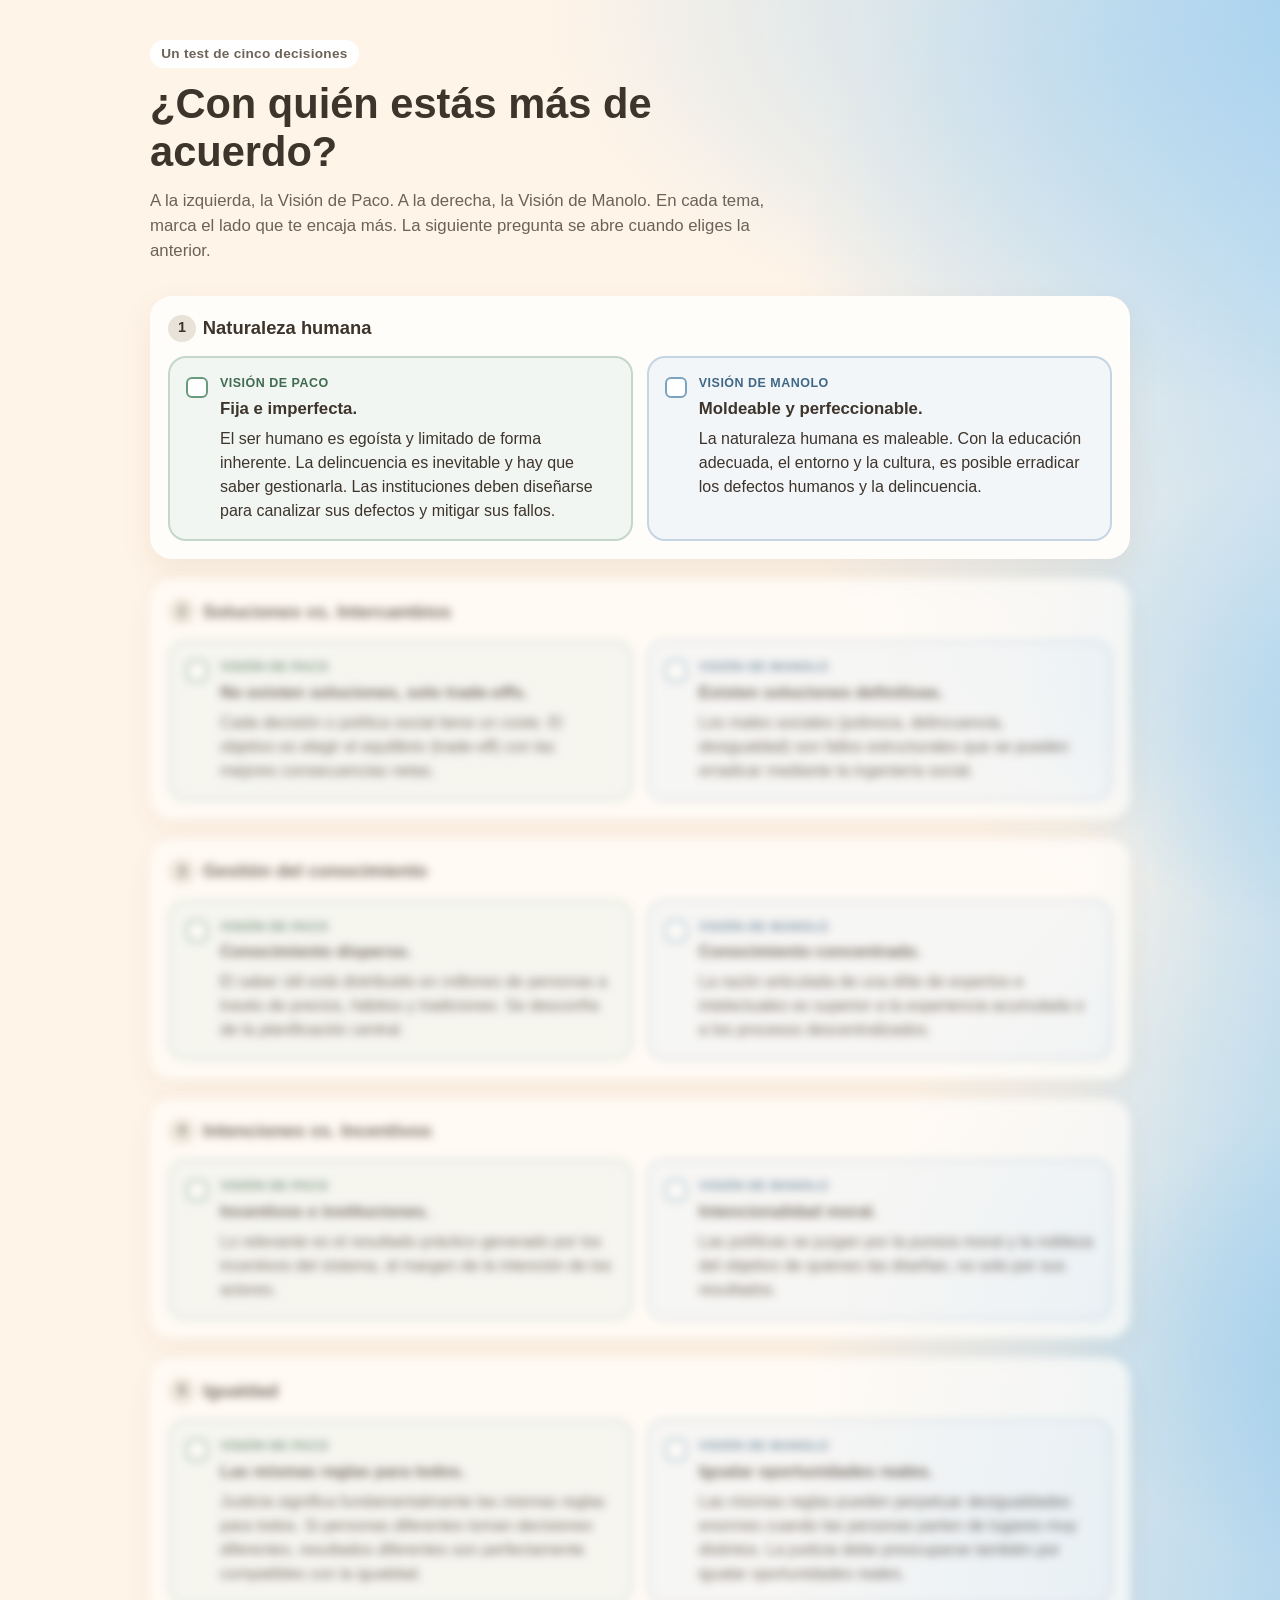
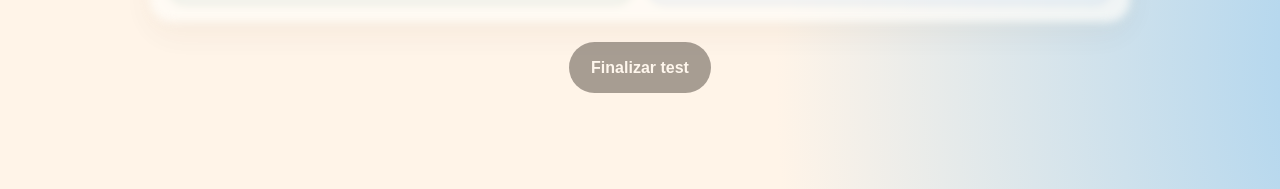
==== index.html @ ed95a23c "v1" ====
<!DOCTYPE html>
<html lang="es">
  <head>
    <meta charset="UTF-8">
    <meta name="viewport" content="width=device-width, initial-scale=1">
    <title>Visión de Paco o Visión de Manolo</title>
    <link rel="stylesheet" href="styles.css">
  </head>
  <body>
    <main class="pagina">
      <header class="cabecera">
        <p class="etiqueta">Un test de cinco decisiones</p>
        <h1>¿Con quién estás más de acuerdo?</h1>
        <p class="intro">
          A la izquierda, la Visión de Paco. A la derecha, la Visión de Manolo.
          En cada tema, marca el lado que te encaja más. La siguiente pregunta
          se abre cuando eliges la anterior.
        </p>
      </header>

      <section id="preguntas" class="preguntas" aria-label="Decisiones del test"></section>

      <div class="acciones">
        <button id="finalizar" class="boton boton-principal" type="button" disabled>
          Finalizar test
        </button>
      </div>

      <section id="resultado" class="resultado" hidden aria-live="polite"></section>
    </main>
    <script type="module" src="app.js"></script>
  </body>
</html>
---- styles.css ----
:root {
  --fondo: #fff4e8;
  --tinta: #3d342c;
  --tinta-suave: #6d6258;
  --papel: #fffdf9;
  --linea: rgba(61, 52, 44, 0.12);
  --paco: #6a9a7c;
  --paco-suave: #f2f6f3;
  --paco-borde: #c5d6cb;
  --paco-tinta: #3f6b50;
  --manolo: #7aa3c0;
  --manolo-suave: #f3f6f9;
  --manolo-borde: #c5d5e3;
  --manolo-tinta: #3f6888;
  --postit: #ffe56a;
  --postit-linea: rgba(120, 90, 20, 0.18);
  --cinta: rgba(255, 255, 255, 0.62);
  --sombra: 0 12px 32px rgba(90, 60, 30, 0.08);
  --radio: 22px;
  --fuente: "Segoe UI", "Avenir Next", "Trebuchet MS", sans-serif;
  --ancho: 980px;
}

*,
*::before,
*::after {
  box-sizing: border-box;
}

body {
  position: relative;
  margin: 0;
  min-height: 100vh;
  color: var(--tinta);
  font-family: var(--fuente);
  line-height: 1.5;
  background: var(--fondo);
}

body::before {
  content: "";
  position: absolute;
  inset: 0;
  z-index: -1;
  pointer-events: none;
  background:
    radial-gradient(77rem 34rem at calc(100% + 14rem) 0%, #9dcef0 0, transparent 78%),
    radial-gradient(56rem 56rem at calc(100% + 12rem) 20%, #b7daf2 0, transparent 76%),
    radial-gradient(44rem 23rem at calc(100% + 16rem) 39%, #8ec6ec 0, transparent 74%),
    radial-gradient(33rem 45rem at calc(100% + 13rem) 57%, #a8d4f0 0, transparent 78%),
    radial-gradient(38rem 23rem at calc(100% + 15rem) 75%, #93c8ea 0, transparent 75%),
    radial-gradient(56rem 78rem at calc(100% + 11rem) 93%, #9dcef0 0, transparent 76%);
}

.pagina {
  width: min(var(--ancho), calc(100% - 2rem));
  margin: 0 auto;
  padding: 2.5rem 0 4rem;
}

.cabecera {
  max-width: 40rem;
  margin-bottom: 2rem;
}

.etiqueta {
  display: inline-block;
  margin: 0 0 0.75rem;
  padding: 0.25rem 0.7rem;
  border-radius: 999px;
  background: #fff;
  color: var(--tinta-suave);
  font-size: 0.85rem;
  font-weight: 700;
  letter-spacing: 0.02em;
}

h1,
h2,
h3,
p {
  margin-top: 0;
}

h1 {
  margin-bottom: 0.75rem;
  font-size: clamp(1.8rem, 4vw, 2.6rem);
  line-height: 1.15;
}

.intro {
  margin-bottom: 0;
  color: var(--tinta-suave);
  font-size: 1.05rem;
}

.pregunta {
  margin-bottom: 1.25rem;
  padding: 1.15rem;
  border-radius: var(--radio);
  background: var(--papel);
  box-shadow: var(--sombra);
  transition: filter 0.35s ease, opacity 0.35s ease;
}

.pregunta.is-bloqueada {
  filter: blur(4px);
  opacity: 0.7;
  pointer-events: none;
  user-select: none;
}

.enunciado {
  margin-bottom: 0.9rem;
  font-size: 1.15rem;
}

.numero {
  display: inline-grid;
  place-items: center;
  width: 1.7rem;
  height: 1.7rem;
  margin-right: 0.45rem;
  border-radius: 50%;
  background: #e8e2d8;
  font-size: 0.9rem;
  vertical-align: 0.1rem;
}

.opciones {
  display: grid;
  grid-template-columns: 1fr 1fr;
  gap: 0.9rem;
}

.opcion {
  position: relative;
  display: grid;
  grid-template-columns: auto 1fr;
  column-gap: 0.75rem;
  align-content: start;
  min-height: 100%;
  margin: 0;
  padding: 1rem;
  border: 2px solid var(--linea);
  border-radius: 18px;
  background: #fff;
  cursor: pointer;
}

.opcion-paco {
  background: var(--paco-suave);
  border-color: var(--paco-borde);
}

.opcion-manolo {
  background: var(--manolo-suave);
  border-color: var(--manolo-borde);
}

.opcion input {
  position: absolute;
  width: 1px;
  height: 1px;
  margin: -1px;
  overflow: hidden;
  clip: rect(0 0 0 0);
}

.casilla {
  grid-row: 1 / span 3;
  width: 1.35rem;
  height: 1.35rem;
  margin-top: 0.15rem;
  border: 2px solid currentColor;
  border-radius: 6px;
  background: #fff;
}

.opcion-paco .casilla {
  color: var(--paco);
}

.opcion-manolo .casilla {
  color: var(--manolo);
}

.opcion.is-elegida .casilla::after {
  content: "";
  display: block;
  width: 0.45rem;
  height: 0.75rem;
  margin: 0.05rem auto 0;
  border: solid currentColor;
  border-width: 0 3px 3px 0;
  transform: rotate(45deg);
}

.opcion.is-elegida.opcion-paco {
  border-color: var(--paco);
  box-shadow: 0 0 0 4px rgba(106, 154, 124, 0.28);
}

.opcion.is-elegida.opcion-manolo {
  border-color: var(--manolo);
  box-shadow: 0 0 0 4px rgba(122, 163, 192, 0.3);
}

.opcion:focus-within {
  outline: 3px solid rgba(61, 52, 44, 0.35);
  outline-offset: 2px;
}

.lado,
.titular,
.cuerpo {
  grid-column: 2;
}

.lado {
  font-size: 0.78rem;
  font-weight: 800;
  letter-spacing: 0.04em;
  text-transform: uppercase;
}

.opcion-paco .lado {
  color: var(--paco-tinta);
}

.opcion-manolo .lado {
  color: var(--manolo-tinta);
}

.titular {
  margin: 0.2rem 0 0.35rem;
  font-size: 1.05rem;
}

.cuerpo {
  margin: 0;
  color: var(--tinta);
}

.acciones {
  display: flex;
  justify-content: center;
  margin: 0.5rem 0 2rem;
}

.boton {
  border: 0;
  border-radius: 999px;
  padding: 0.85rem 1.4rem;
  font: inherit;
  font-weight: 800;
  cursor: pointer;
}

.boton:disabled {
  cursor: not-allowed;
  opacity: 0.45;
}

.boton-principal {
  background: var(--tinta);
  color: #fffaf4;
}

.boton-principal:not(:disabled):hover {
  background: #2a241f;
}

.boton-secundario {
  background: #fff;
  color: var(--tinta);
  box-shadow: var(--sombra);
}

.boton-postit {
  align-self: center;
  margin-top: auto;
  background: #fff8d4;
  color: #5c4816;
  box-shadow: 0 1px 0 var(--postit-linea);
}

.boton-postit.is-copiado {
  background: #fff;
}

.resultado {
  padding: 1.4rem;
  border-radius: var(--radio);
  background: rgba(255, 253, 249, 0.92);
  box-shadow: var(--sombra);
}

.veredicto {
  font-size: 1.2rem;
  font-weight: 700;
}

.medidor {
  margin: 1.25rem 0 1.5rem;
}

.medidor-etiquetas,
.medidor-lectura {
  display: flex;
  justify-content: space-between;
  gap: 1rem;
  font-weight: 800;
}

.medidor-etiquetas span:first-child {
  color: var(--paco-tinta);
}

.medidor-etiquetas span:last-child {
  color: var(--manolo-tinta);
}

.slider {
  --progreso: 50%;
  width: 100%;
  height: 0.85rem;
  margin: 0.55rem 0 0.4rem;
  border-radius: 999px;
  appearance: none;
  background: linear-gradient(
    90deg,
    var(--paco) 0%,
    #d8e4de var(--progreso),
    var(--manolo) 100%
  );
  pointer-events: none;
}

.slider::-webkit-slider-thumb {
  width: 1.7rem;
  height: 1.7rem;
  border: 4px solid #fff;
  border-radius: 50%;
  appearance: none;
  background: var(--tinta);
  box-shadow: 0 4px 10px rgba(61, 52, 44, 0.25);
}

.slider::-moz-range-track {
  height: 0.85rem;
  border: 0;
  border-radius: 999px;
  background: transparent;
}

.slider::-moz-range-thumb {
  width: 1.7rem;
  height: 1.7rem;
  border: 4px solid #fff;
  border-radius: 50%;
  background: var(--tinta);
  box-shadow: 0 4px 10px rgba(61, 52, 44, 0.25);
}

.medidor-lectura {
  justify-content: center;
  margin-bottom: 0;
  color: var(--tinta-suave);
  font-size: 0.95rem;
}

.resultado-rejilla {
  display: grid;
  grid-template-columns: minmax(0, 1fr) 240px;
  gap: 1.25rem;
  align-items: start;
}

.explicacion {
  margin-bottom: 0.9rem;
  padding: 1rem 1.05rem;
  border-radius: 18px;
}

.explicacion-paco {
  background: var(--paco-suave);
}

.explicacion-manolo {
  background: var(--manolo-suave);
}

.explicacion h3 {
  margin-bottom: 0.4rem;
}

.explicacion p,
.exponentes {
  margin-bottom: 0;
}

.exponentes {
  margin-top: 0.7rem;
  padding-left: 1.1rem;
}

.postit {
  display: flex;
  flex-direction: column;
  gap: 0.85rem;
  width: 240px;
  min-height: 460px;
  margin: 0.8rem auto 0;
  padding: 1.6rem 1.15rem 1.15rem;
  background: var(--postit);
  box-shadow: 4px 8px 0 rgba(180, 140, 30, 0.18), var(--sombra);
  transform: rotate(-1.5deg);
  position: relative;
}

.postit::before {
  content: "";
  position: absolute;
  top: -12px;
  left: 50%;
  width: 84px;
  height: 22px;
  background: var(--cinta);
  transform: translateX(-50%) rotate(3deg);
}

.postit h3 {
  margin-bottom: 0;
  text-align: center;
  font-size: 1.15rem;
}

.eleccion {
  margin: 0;
  padding-bottom: 0.65rem;
  border-bottom: 1px dashed var(--postit-linea);
}

.eleccion strong {
  display: block;
  font-size: 0.95rem;
}

.eleccion span {
  color: #5c4816;
  font-size: 0.92rem;
}

.aviso-copia {
  min-height: 1.2rem;
  margin: 0;
  text-align: center;
  font-size: 0.85rem;
  font-weight: 700;
}

.reiniciar {
  display: flex;
  justify-content: center;
  margin-top: 1.4rem;
}

@media (max-width: 760px) {
  .pagina {
    width: min(var(--ancho), calc(100% - 1.25rem));
    padding-top: 1.5rem;
  }

  .opciones,
  .resultado-rejilla {
    grid-template-columns: 1fr;
  }

  .postit {
    width: min(240px, 100%);
  }
}

@media (prefers-reduced-motion: reduce) {
  .pregunta {
    transition: none;
  }
}
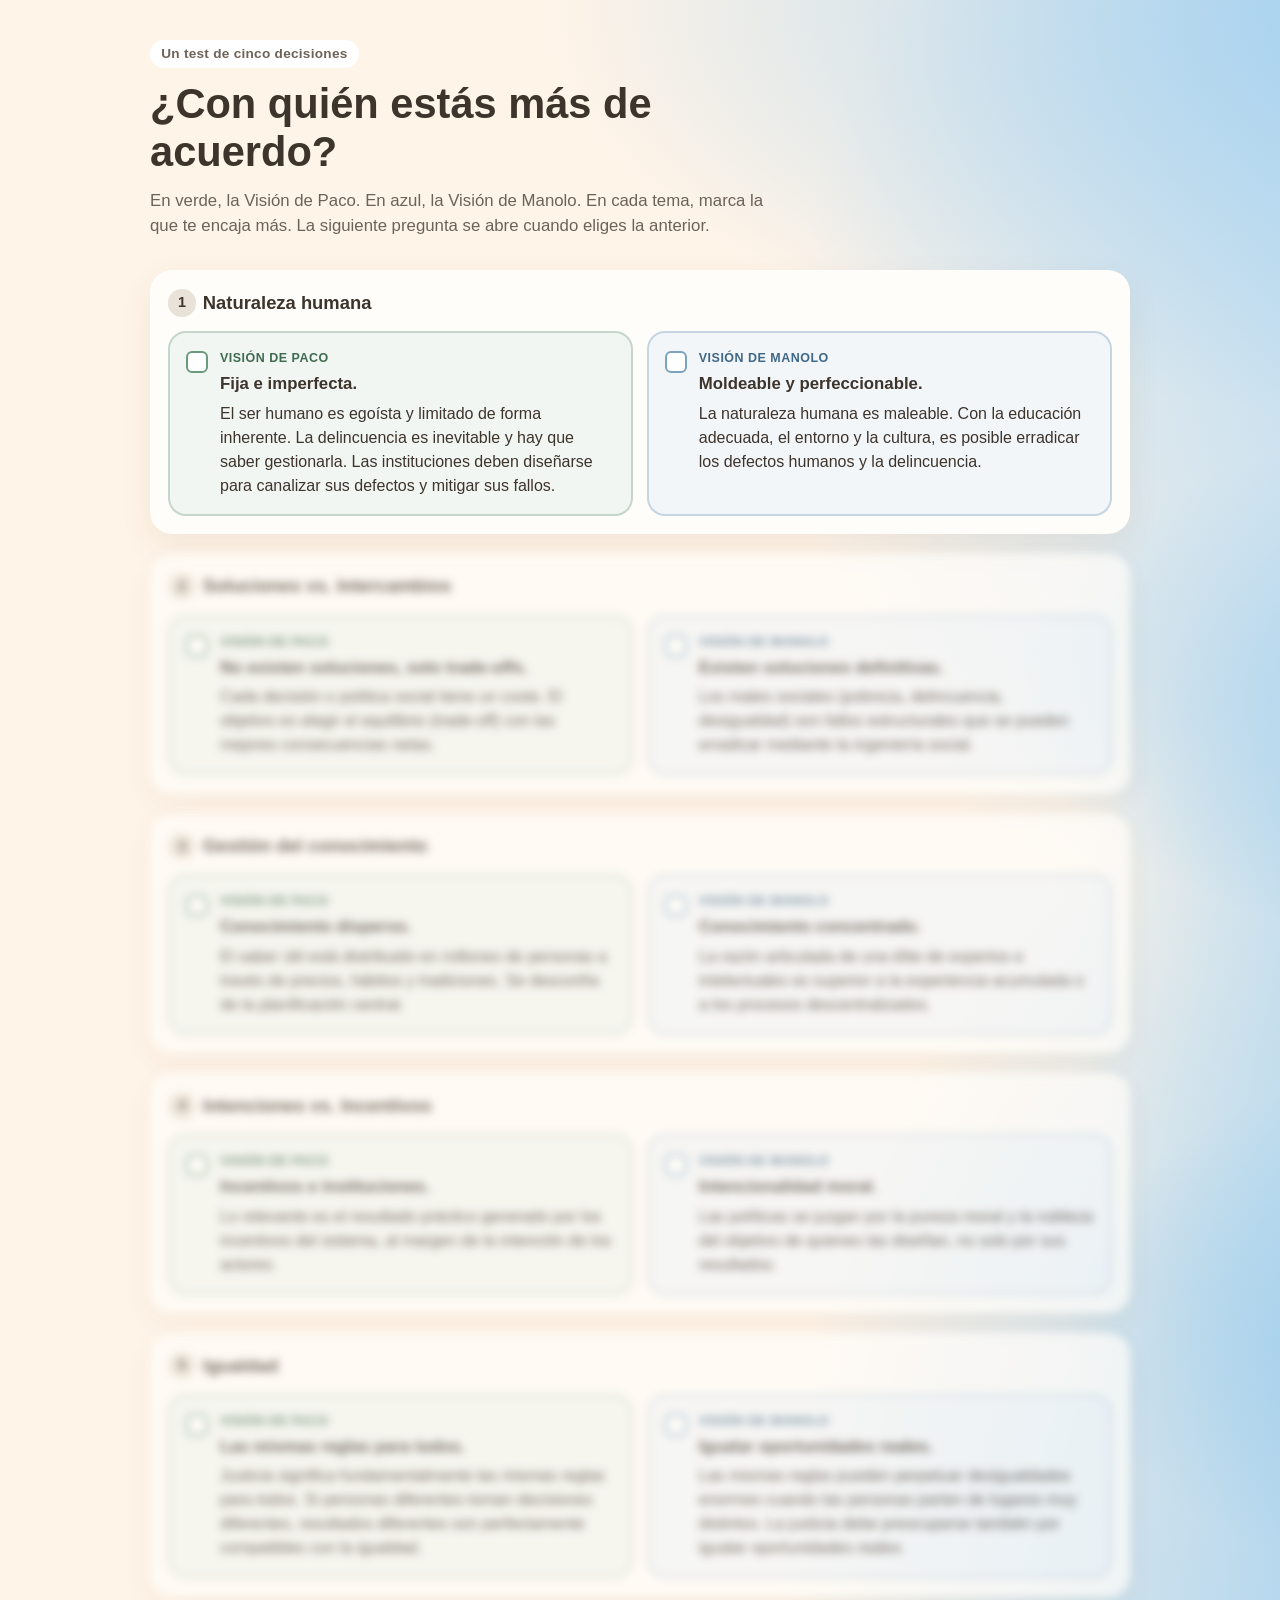
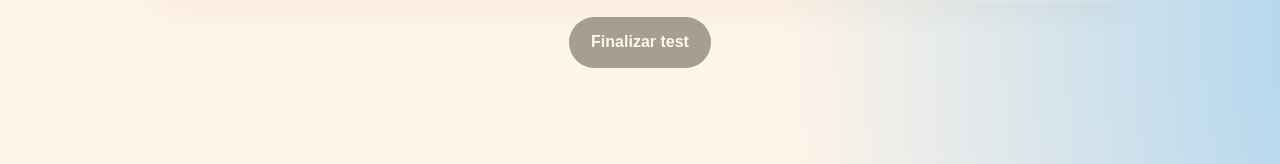
==== commit e717efc7: "matiz sobre el texto en pantallas pequeñas." ====
--- a/index.html
+++ b/index.html
@@ -12,8 +12,8 @@
         <p class="etiqueta">Un test de cinco decisiones</p>
         <h1>¿Con quién estás más de acuerdo?</h1>
         <p class="intro">
-          A la izquierda, la Visión de Paco. A la derecha, la Visión de Manolo.
-          En cada tema, marca el lado que te encaja más. La siguiente pregunta
+          En verde, la Visión de Paco. En azul, la Visión de Manolo.
+          En cada tema, marca la que te encaja más. La siguiente pregunta
           se abre cuando eliges la anterior.
         </p>
       </header>
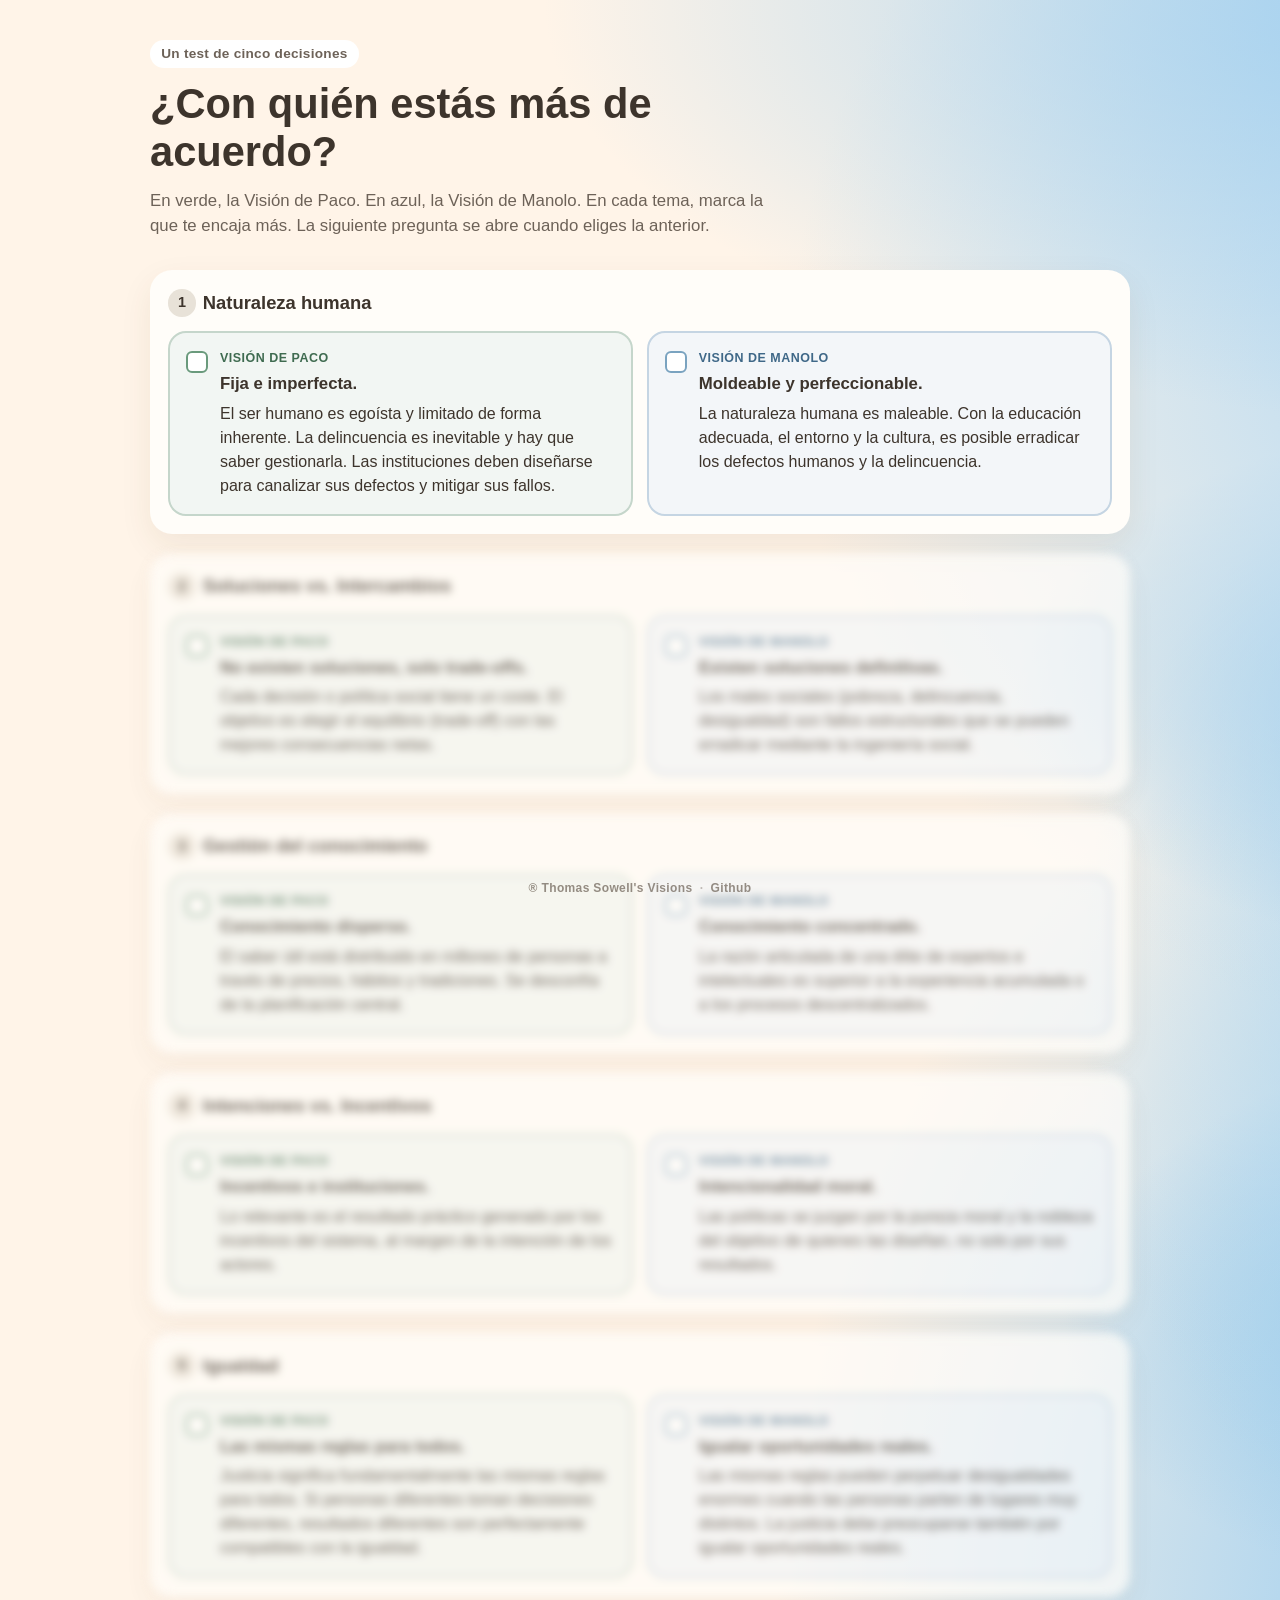
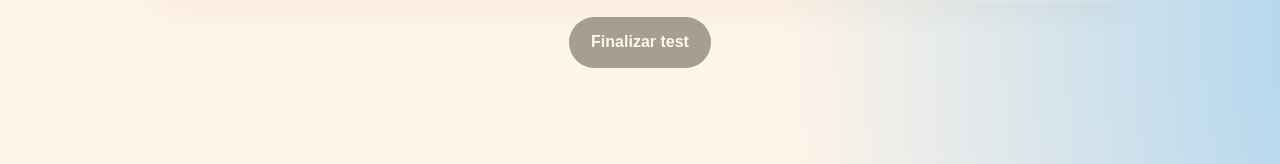
==== commit 54794894: "imagen resumen a descargar, post-it mas pequeño" ====
--- a/index.html
+++ b/index.html
@@ -28,6 +28,7 @@
 
       <section id="resultado" class="resultado" hidden aria-live="polite"></section>
     </main>
+    <footer class="pie"><span>® Thomas Sowell's Visions</span><span class="pie-sep" aria-hidden="true">·</span><a href="https://github.com/JOlmos98/thomas-sowell-s-visions" target="_blank" rel="noopener noreferrer">Github</a></footer>
     <script type="module" src="app.js"></script>
   </body>
 </html>
--- a/styles.css
+++ b/styles.css
@@ -277,6 +277,16 @@
   box-shadow: var(--sombra);
 }
 
+.boton-extendido {
+  background: #c4453c;
+  color: #fffaf4;
+  text-decoration: none;
+}
+
+.boton-extendido:hover {
+  background: #a8362e;
+}
+
 .boton-postit {
   align-self: center;
   margin-top: auto;
@@ -313,16 +323,12 @@
   font-weight: 800;
 }
 
-.medidor-etiquetas span:first-child {
-  color: var(--paco-tinta);
-}
-
-.medidor-etiquetas span:last-child {
-  color: var(--manolo-tinta);
-}
-
 .slider {
   --progreso: 50%;
+  --lado-izq: var(--paco);
+  --lado-der: var(--manolo);
+  --lado-medio: #d8e4de;
+  --pulgar: var(--tinta);
   width: 100%;
   height: 0.85rem;
   margin: 0.55rem 0 0.4rem;
@@ -330,9 +336,9 @@
   appearance: none;
   background: linear-gradient(
     90deg,
-    var(--paco) 0%,
-    #d8e4de var(--progreso),
-    var(--manolo) 100%
+    var(--lado-izq) 0%,
+    var(--lado-medio) var(--progreso),
+    var(--lado-der) 100%
   );
   pointer-events: none;
 }
@@ -343,7 +349,7 @@
   border: 4px solid #fff;
   border-radius: 50%;
   appearance: none;
-  background: var(--tinta);
+  background: var(--pulgar);
   box-shadow: 0 4px 10px rgba(61, 52, 44, 0.25);
 }
 
@@ -359,7 +365,7 @@
   height: 1.7rem;
   border: 4px solid #fff;
   border-radius: 50%;
-  background: var(--tinta);
+  background: var(--pulgar);
   box-shadow: 0 4px 10px rgba(61, 52, 44, 0.25);
 }
 
@@ -375,6 +381,10 @@
   grid-template-columns: minmax(0, 1fr) 240px;
   gap: 1.25rem;
   align-items: start;
+}
+
+.resultado-rejilla:has(.postit-denso) {
+  grid-template-columns: minmax(0, 1fr) minmax(320px, 420px);
 }
 
 .explicacion {
@@ -452,6 +462,40 @@
   font-size: 0.92rem;
 }
 
+.postit-denso {
+  width: 100%;
+  min-height: 0;
+  gap: 0.4rem;
+  padding: 1.2rem 0.95rem 0.9rem;
+}
+
+.postit-denso h3 {
+  font-size: 1rem;
+}
+
+.postit-denso .eleccion {
+  display: flex;
+  justify-content: space-between;
+  align-items: baseline;
+  gap: 0.65rem;
+  margin: 0;
+  padding-bottom: 0.28rem;
+  font-size: 0.78rem;
+  line-height: 1.25;
+}
+
+.postit-denso .eleccion strong {
+  display: inline;
+  font-size: inherit;
+  font-weight: 500;
+}
+
+.postit-denso .eleccion span {
+  flex: none;
+  font-size: inherit;
+  font-weight: 700;
+}
+
 .aviso-copia {
   min-height: 1.2rem;
   margin: 0;
@@ -460,10 +504,64 @@
   font-weight: 700;
 }
 
+.lecturas {
+  margin: 0.5rem 0 1.4rem;
+}
+
+.lecturas h3 {
+  margin-bottom: 0.35rem;
+}
+
+.nota-lecturas,
+.frase-lectura {
+  margin-bottom: 0;
+  color: var(--tinta-suave);
+}
+
+.lectura {
+  margin-top: 1rem;
+}
+
+.lectura .medidor {
+  margin-bottom: 0.35rem;
+}
+
 .reiniciar {
   display: flex;
+  flex-wrap: wrap;
   justify-content: center;
+  gap: 0.75rem;
   margin-top: 1.4rem;
+}
+
+.pie {
+  position: fixed;
+  right: 0;
+  bottom: 0.4rem;
+  left: 0;
+  z-index: 3;
+  margin: 0;
+  color: rgba(109, 98, 88, 0.72);
+  font-size: 0.75rem;
+  font-weight: 600;
+  letter-spacing: 0.03em;
+  line-height: 1;
+  text-align: center;
+}
+
+.pie-sep {
+  margin: 0 0.45rem;
+  color: rgba(109, 98, 88, 0.4);
+}
+
+.pie a {
+  color: inherit;
+  font-weight: 700;
+  text-decoration: none;
+}
+
+.pie a:hover {
+  text-decoration: underline;
 }
 
 @media (max-width: 760px) {
@@ -480,6 +578,14 @@
   .postit {
     width: min(240px, 100%);
   }
+
+  .resultado-rejilla:has(.postit-denso) {
+    grid-template-columns: 1fr;
+  }
+
+  .postit-denso {
+    width: 100%;
+  }
 }
 
 @media (prefers-reduced-motion: reduce) {
